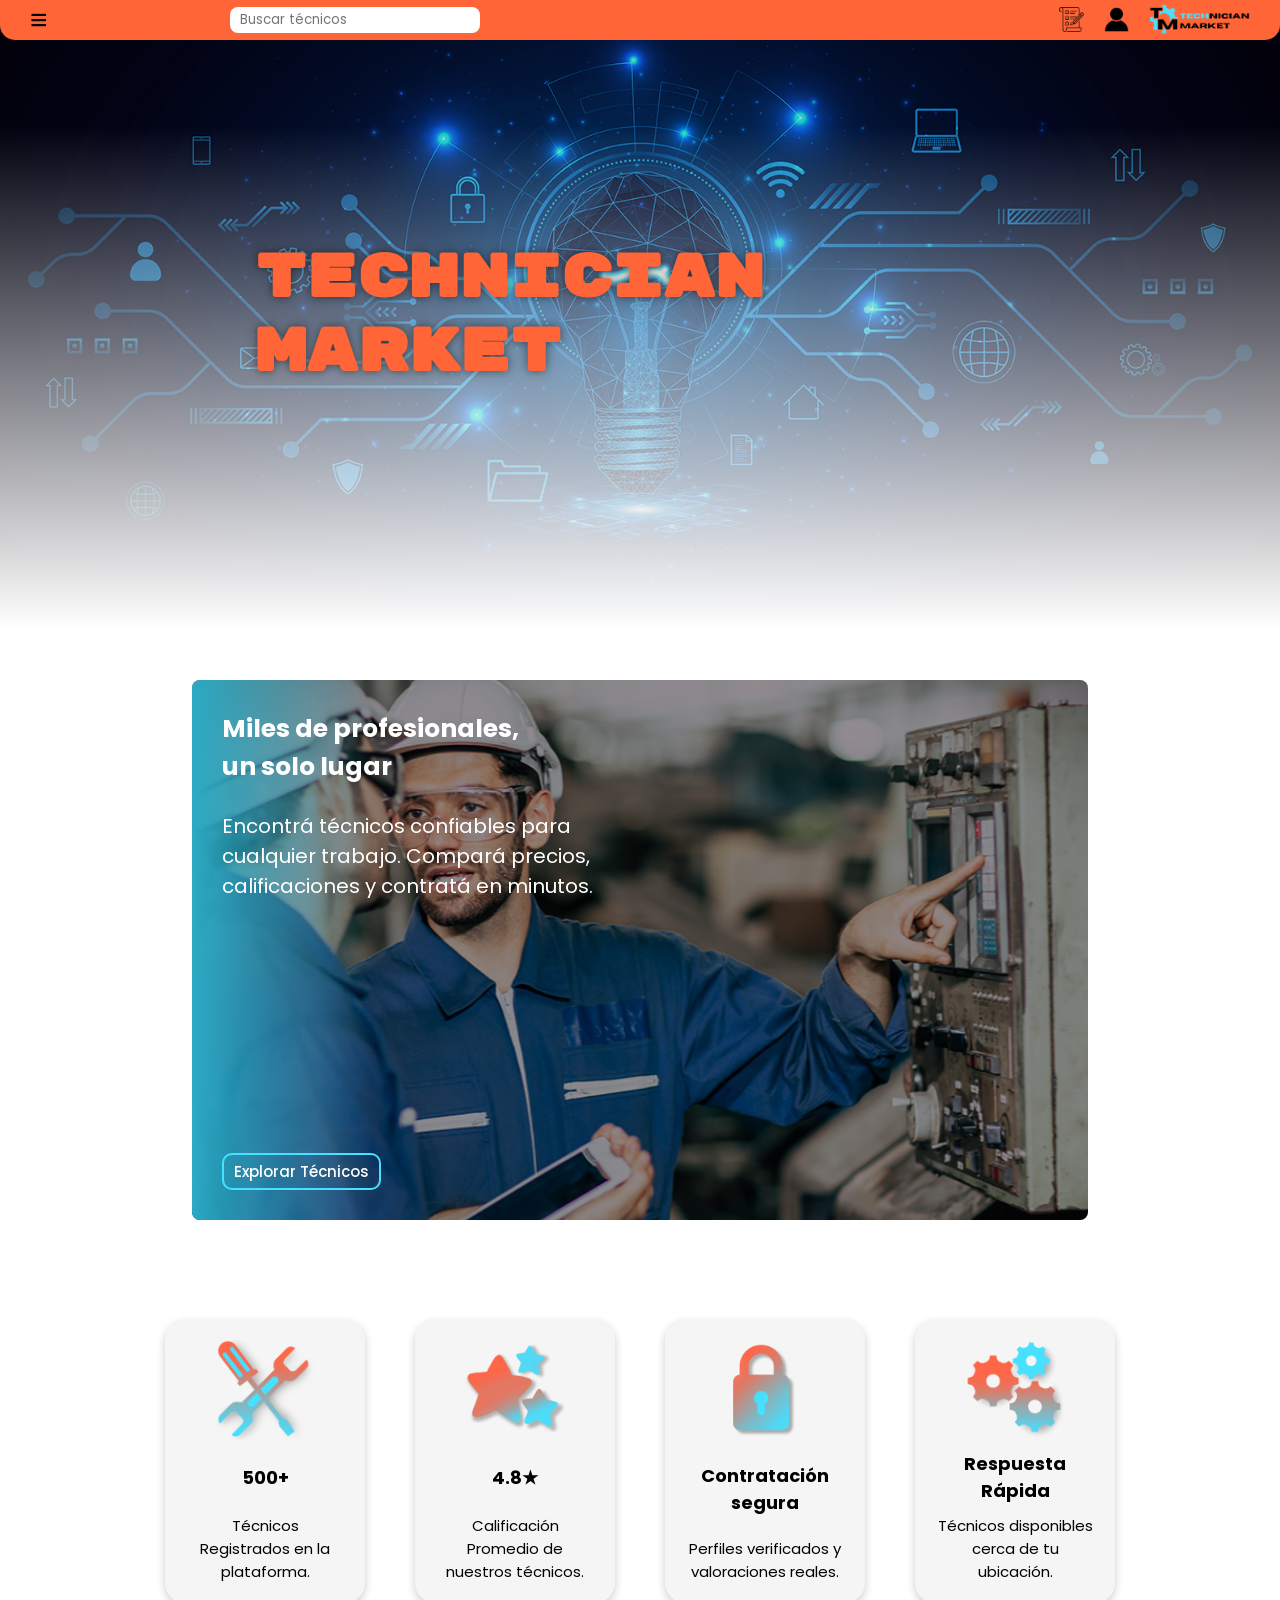
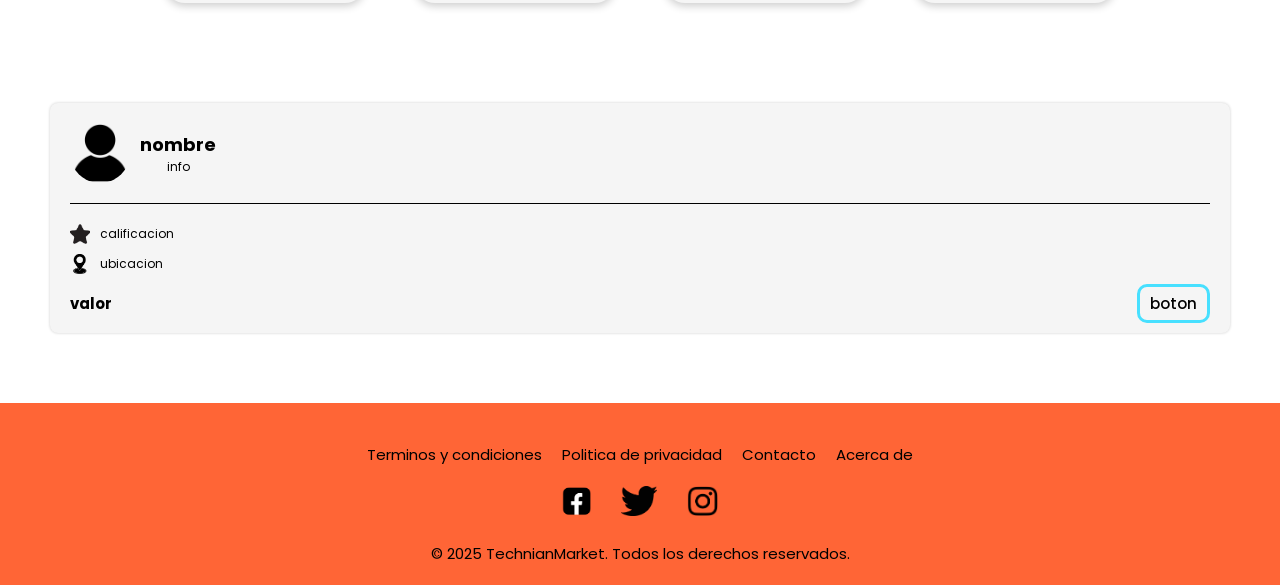
==== index.html @ 4b881bb2 "Technician Market. Sistema de modulo de contratacion de tecnicos. Pagina Front-end completa sin resp" ====
<!DOCTYPE html>
<html lang="en">
<head>
    <meta charset="UTF-8">
    <meta name="viewport" content="width=device-width, initial-scale=1.0">
    <link rel="stylesheet" href="tm.css">
    <title>TECHNICIAN MARKET</title>
</head>
<body>
    <div class="top-bar">
        <div class="menu">
            <button onclick="abrirMenu()">≡</button>
        </div>

        <div class="topbar-2">
        <div class="busqueda">
            <input type="text" placeholder="Buscar técnicos">
        </div>
        <div class="topbar-items">
            <li><a href="pedidos.html"><img src="imagenes/pedidos.png" alt=""></a></li>
            <li><a href="perfil.html"><img src="imagenes/perfil.png" alt=""></a></li>
            <div class="logo">
                <a href="#Inicio">
                <img src="imagenes/logo-con-texto.png" alt=""></a>
            </div>
        </div>
        </div>
    </div>

    <div id="container" class="container">
        <aside id="sidebar">
            <div class="sidebar">
            <div class="categorias">
            <h2>Categorias</h2>
            <ul>
                <li>Todos</li>
                <li>Hardware</li>
                <li>Software</li>
                <li>Plomeria</li>
                <li>Electricidad</li>
                <li>Pintura</li>
            </ul>
            </div>
            <div class="linea"></div>
            <div class="filtrar">
            <label for="categoria">Filtrar por:</label>
            <select id="categoria">
                    <option value="todos">Todos</option>
                    <option value="precio">Precio</option>
                    <option value="calificacion">Calificacion</option>
                    <option value="ubicacion">Ubicacion</option>
            </select>
            </div>
            </div>
        </aside>

        <div class="content">
            <header id="Inicio">
                <h1>Technician <br> Market</h1>
            </header>

            <div class="presentacion">
                <div class="presentacion-caja">
                <h2>Miles de profesionales,<br> un solo lugar</h2>
                <p>Encontrá técnicos confiables para cualquier trabajo. Compará precios, calificaciones y contratá en minutos.</p>
                </div>
                <button class="boton">
                    <a href="#Tecnicos">Explorar Técnicos</a>
                </button>
            </div>

            <div class="stats-container">
                <div class="caja">
                    <img src="imagenes/caja1.png" alt="">
                    <h3>500+</h3>
                    <p>Técnicos Registrados en la plataforma.</p>
                </div>

                <div class="caja">
                    <img src="imagenes/caja3.png" alt="">
                    <h3>4.8★</h3>
                    <p>Calificación Promedio de nuestros técnicos.</p>
                </div>

                <div class="caja">
                    <img src="imagenes/caja4.png" alt="">
                    <h3>Contratación segura</h3>
                    <p>Perfiles verificados y valoraciones reales.</p>
                </div>
                <div class="caja">
                    <img src="imagenes/caja2.png" alt="">
                    <h3>Respuesta Rápida</h3>
                    <p>Técnicos disponibles cerca de tu ubicación.</p>
                </div>
            </div>

            <main>
                <div id="Tecnicos" class="grid-container">
                    <div class="grid-item">
                        <div  class="info-tecnico">
                            <img class="tecnico-icon" src="imagenes/perfil.png" alt="">
                            <div>
                                <h3>nombre</h3>
                                <p>info</p>
                            </div>
                        </div>
                        <div class="linea"></div>
                        <div>
                            <div  class="info-tecnico">
                                <img class="info-icon" src="imagenes/estrella.png" alt="">
                                <p>calificacion</p>
                            </div>
                            <div  class="info-tecnico">
                                <img class="info-icon" src="imagenes/ubicacion.png" alt="">
                                <p>ubicacion</p>
                            </div>
                        </div>
                        <div class="info-tecnico" id="valor-boton">
                            <h4>valor</h4>
                            <a class="boton" href="tecnico.html">boton</a>
                        </div>
                    </div>
                    
                </div>
            </main>

        <footer>
        <div class="footer-links">
            <ul>
                <li><a href="">Terminos y condiciones</a></li>
                <li><a href="">Politica de privacidad</a></li>
                <li><a href="">Contacto</a></li>
                <li><a href="">Acerca de</a></li>
            </ul>
        </div>
        <div class="footer-media">
            <ul>
                <li><a target="_blank" href="https://www.facebook.com/"><img src="imagenes\facebook.png" alt=""></a></li>
                <li><a target="_blank" href="https://x.com/"><img src="imagenes\twitter.png" alt=""></a></li>
                <li><a target="_blank" href="https://www.instagram.com/"><img src="imagenes\instagram.png" alt=""></a></li>
            </ul>
        </div>
        <p>© 2025 TechnianMarket. Todos los derechos reservados.</p>
        </footer>
        </div>
    </div>

    <script src="script.js"></script>
</body>
</html>
---- tm.css ----
@import url("https://fonts.googleapis.com/css2?family=Poppins:wght@100;200;300;400;500;600&display=swap");
@import url('https://fonts.googleapis.com/css2?family=Bowlby+One&family=Rubik+Mono+One&display=swap');

*{
    margin: 0;
    padding: 0;
    box-sizing: border-box;
    font-family:"Poppins", Arial, Helvetica, sans-serif;
}

body{
    background-color: white;
    scroll-behavior: smooth;
}

/*BARRA SUPERIOR*/

.top-bar{
    display: flex;
    align-items: center;
    width:100%;
    height: 40px;
    background-color:#ff6536;
    position: fixed;
    z-index: 1000;
    padding: 0 30px;
    border-bottom-left-radius: 15px;
    border-bottom-right-radius: 15px;
}

.topbar-2{
    width: calc(100% - 200px);
    display: flex;
    align-items: center;
    justify-content: space-between;
}

.topbar-items{
    margin-top: 5px;
    display: flex;
    flex-direction: row;
    align-items: center;
    gap: 20px;
}

.topbar-items img{
    width: 25px;
    height: 25px;
}

.topbar-items li:hover{
    transform: scale(1.1);
}

.topbar-items li{
    transition: transform ease 0.3s;
    list-style: none;
}

.busqueda{
    display: flex;
    align-items: center;
    gap: 10px;
}

.busqueda input{
    padding: 3px 10px;
    border: none;
    border-radius: 8px;
    width: 250px;
    outline: none;
    transition: 0.3s ease;
}

.busqueda input:focus{
    width: 320px;
    box-shadow: 0 0 5px rgba(0,0,0,0.2);
}

.menu{
    width: 200px;
}

.menu button{
    border: none;
    background: transparent;
    font-size: 30px;
    font-weight:200;
    cursor: pointer;
}

.logo img{
    width: auto;
    height: 30px;
    cursor: pointer;
}


/*SIDEBAR*/

aside{
    font-weight: bold;
    width: 0;
    height:100%;
    background-color:#ff6536;
    color: white;
    position: fixed;
    bottom: 0;
    left: 0;
    z-index: 2;
    overflow-x: hidden;
    transition: 0.4s;
    box-shadow: 0 0 8px rgb(0, 0, 0, 0.5);
}

.sidebar{
    margin-top: 50px;
    padding: 20px;
}

.categorias ul{
    list-style: none;
}

.categorias li{
    margin-bottom: 5px;
    padding: 5px 8px;
    cursor: pointer;
    color: black;
    font-size: 15px;
    width: fit-content;
    border-radius: 10px;
    transition: background-color 0.2s ease;
}

.categorias li:hover{
    background-color: rgba(71, 224, 255);
}

h2{
    font-size: 18px;
    margin-bottom: 15px;
    color: black;
}

.linea{
    width: 100%;
    height: 1px;
    background-color: black;
    color: black;
    margin: 20px auto;
}

.filtrar{
    color: black;
    display: flex;
    flex-direction: column;
    gap: 10px;
}

.filtrar select{
    width: fit-content;
    padding: 5px 8px;
    border-radius: 8px;
    outline: none;
    border: none;
}

.filtrar select:focus{
    box-shadow: 0 0 5px rgba(0,0,0,0.2);
}

/*CONTENIDO*/

.content{
    flex: 1;
    display: flex;
    flex-direction: column;
    top: 0;
    bottom: 0;
}

.container{
    margin-left: 0;
    transition: 0.4s;
}

/*HEADER*/

header{
    height: 70vh;
    background-image: url("imagenes/fondo.jpg");
    background-size: cover;
    background-position: center;
    position: relative;
    display: flex;
    justify-content: start;
    align-items: center;
    overflow: hidden;
}

header::before{
    content: "";
    position: absolute;
    inset: 0;
    background: linear-gradient(
        to bottom,
        rgba(0,0,0,0.2) 20%,
        white 100%);
}

header h1{
    font-family: "Rubik Mono One";
    position: relative;
    color: #ff6536;
    font-size: 60px;
    z-index: 2;
    transform: translateX(50%);
    text-shadow: 0px 0px 10px rgb(0, 0, 0, 0.5);
}

/*PRESENTACION*/

.presentacion{
    color: white;
    background-image: url("imagenes/tecnico-presentacion.png");
    background-size: cover;
    margin: 50px auto;
    width: 70%;
    min-height: 60vh;
    padding: 30px;
    border-radius: 8px;
    position: relative;
    overflow: hidden;
    display: flex;
    flex-direction: column;
    justify-content: space-between;
    align-items: start;
}

.presentacion::before{
    content: "";
    position: absolute;
    inset: 0;
        background: linear-gradient(
        to left,
        rgba(0,0,0,0.2) 80%,
        #2caac4 100%);
}


.presentacion-caja{
    z-index: 2;
    display: flex;
    flex-direction: column;
    position: relative;
    margin-right: 50%;
    gap: 10px;
    font-size: 20px;
}

.presentacion-caja h2{
    color: white;
    font-size: 25px;
}

.boton{
    z-index: 2;
    padding: 5px 10px;
    border-radius: 10px;
    font-size: 15px;
    border-style: solid;
    background-color: transparent;
    transition: background-color 0.3s ease;
    color: black;
    font-weight: 500;
    cursor: pointer;
    border-color:#47e0ff;
    text-decoration: none;
}

.boton:hover{
    background-color: #47e0ff;
}

.presentacion a{
    color: white;
    text-decoration: none;
}

.stats-container{
    display: flex;
    flex-direction: row;
    justify-content: space-around;
    margin: 50px auto;
    gap: 50px;
    flex-wrap: wrap;
}

.caja{
    background-color: rgb(245, 245, 245);
    color: rgb(0, 0, 0);
    background-size: cover;
    border-radius: 20px;
    max-width: 200px;
    display: flex;
    flex-direction: column;
    align-items: center;
    text-align: center;
    justify-content: space-between;
    padding: 20px;
    gap: 10px;
    box-shadow: 0px 3px 8px rgba(0, 0, 0, 0.2);
    transition: transform 0.3s ease, box-shadow 0.3s ease;
}

.caja:hover{
    transform: translateY(-5px);
    box-shadow: 0px 5px 8px rgba(0,0,0,0.3);
}

.caja img{
    height: 100px;
    margin: 0;
}

.caja h3{
    margin: 0;
    font-size: 18px;
}

.caja p{
    font-size: 15px;
}

/*MAIN*/

main{
    padding: 50px;
    flex: 1;
}

.grid-container{
    display: grid;
    grid-template-columns: repeat(auto-fit, minmax(300px, 1fr));
    gap: 50px;
}

.grid-item{
    background-color:  rgb(245, 245, 245);
    padding: 10px 20px;
    border-radius: 8px;
    box-shadow: 0 0 3px rgba(0,0,0,0.2);
    text-align: center;
    transition: transform 0.3s ease, box-shadow 0.3s ease;
    animation: aparecer 0.5s ease;
}

@keyframes aparecer{
    from{
        opacity: 0;
        transform: translateY(20px);
    }

    to{
        opacity: 1;
        transform: translateY(0);
    }
}

.grid-item:hover{
    transform: translateY(-5px);
    box-shadow: 0 2px 3px rgba(0,0,0,0.3);
}

/*TECNICOS*/

.info-tecnico{
    display: flex;
    flex-direction: row;
    gap: 10px;
    justify-content: start;
    margin-top: 10px;
    align-items: center;
}

.tecnico-icon{
    width: 60px;
    height: 60px;
    border-radius: 50%;
    object-fit: cover;
}

.info-icon{
    width: 20px;
    height: 20px;
}

#valor-boton{
    justify-content: space-between;
}

.info-tecnico p{
    font-size: 12px;
}

.info-tecnico h3{
    font-size: 18px;
}

.info-tecnico h4{
    font-size: 15px;
}

/*FOOTER*/

footer {
    margin-top: 20px;
    background-color: #ff6536;
    color: black;
    width: 100%;
    padding: 20px 0;
    text-align: center;
    font-size: 15px;
    bottom:0;
}

.footer-links ul{
    list-style: none;
    display: flex;
    flex-wrap: wrap;
    justify-content: center;
    gap: 20px;
    margin: 20px 0;
}

.footer-links a {
    text-decoration: none;
    color: black;
    transition: text-decoration 0.3s;
}

.footer-links a:hover {
    text-decoration: underline;
}

.footer-media ul{
    list-style: none;
    display: flex;
    justify-content: center;
    gap: 30px;
    margin: 20px 0;
}

.footer-media img {
    background-attachment: fixed;
    width: auto;
    height: 30px;
}

footer p {
    font-size: 15px;
    color: black;
}

/*------ PEDIDOS ------*/

.pedidos-container{
    display: flex;
    flex-direction: column;
    align-items: center;
    margin: 30px auto;
    gap: 50px;
}

.pedidos-item{
    width: 100%;
    padding: 20px 50px;
    background-color: rgb(245, 245, 245);
    border-radius: 8px;
    box-shadow: 0 0 5px rgba(0,0,0,0.2);
}

.pedidos-flex{
    display: flex;
    flex-direction: row;
    align-items: start;    
    gap: 50px;
}

.pedidos-flex-item{
    display: flex;
    flex-direction: column;
    justify-content: space-around;
    gap: 10px;
}

.pedidos-flex-item img{
    width: 100px;
    height: 100px;
    border-radius: 50%
}

.pedidos-flex-item:last-child{
    margin-left: auto;
    text-align: right;
}

.reseñas-container{
    transition: 0.4s;
    flex-direction: column;
    gap: 10px;
}

.reseñas-container,.linea2 {
    display: none;
}

.reseñas-container.abierto {
    display: flex;
}

.linea2.abierto {
    display: block;
}

.linea2{
    width: 100%;
    height: 1px;
    background-color: black;
    margin: 20px auto;
}

.reseñas-container button{
    width: fit-content;
}

.reseñas-container textarea{
    padding: 10px;
    margin: 10px 0;
    border: solid 1px rgba(0,0,0,0.2);
    border-radius: 8px;
    outline: none;
    transition: 0.3s ease;
    resize:none;
    overflow: hidden;
}

.reseñas-container textarea:focus{
    box-shadow: 0 0 3px rgba(0,0,0,0.2);
}

.pedidos-content{  
    width: 80%;
    margin: 50px auto;
}

.pedidos-content h2{
    font-size: 20px;
}

/*------ PERFIL ------*/

.perfil-container{
    margin: 20px auto;
    width: 40%;
    padding: 20px 50px;
    gap: 30px;
    background-color: rgb(245, 245, 245);
    border-radius: 8px;
    box-shadow: 0 0 5px rgba(0,0,0,0.2);
    display: flex;
    flex-direction: column;
}

.perfil-item{
    width: 100%;
    display: flex;
    flex-direction: column;
    align-items: center;
    margin: auto;
    gap: 10px;
}

.perfil-item:nth-child(2){
    align-items: start;
    left: 0;
    margin: 0;
}

.perfil-item>img{
    width: 100px;
    border-radius: 100%;
    margin: 10px 0;
}

.perfil-item-grid{
    display: grid;
    align-items: center;
    grid-template-columns: 30px 1fr;
    grid-template-rows: 1fr 1fr;
    column-gap: 20px;
}

.perfil-item-grid img{
    height: 30px;
    grid-row: 1/3;
}

.perfil-item h2, .perfil-item h4, .perfil-item p{
    margin: 0;
    padding: 0;
}

.perfil-btn-img{
    height:15px ;
    width: auto;
}

.perfil-btn{
    display: flex;
    flex-direction: row;
    gap: 10px;
    align-items: center;
    justify-content: center;
    padding: 5px 10px;
    border-radius: 10px;
    font-size: 15px;
    border-style: solid;
    font-weight: 500;
    border-color:#47e0ff;
    text-decoration: none;
    color: black;
    width: 100%;
    transition: all ease 0.2s;
}

.perfil-btn:hover{
    background-color: #47e0ff;
}

.perfil-btn:last-child{
    border-color: #ff4747;
}

.perfil-btn:last-child:hover{
    background-color: #ff4747;
}

/*------ INFO TECNICO ------*/

.tecnico-container{
    margin: 30px auto;
    padding: 20px 50px;
    background-color: rgb(245, 245, 245);
    border-radius: 8px;
    box-shadow: 0 0 5px rgba(0,0,0,0.2);
    display: flex;
    flex-direction: row;
    align-items: start;    
    gap: 50px;
}

.tecnico-flex-item{
    display: flex;
    flex-direction: column;
    justify-content: space-around;
    gap: 10px;
}

.tecnico-flex-item:last-child{   
    margin-left: auto;
    text-align: right;
}

.tecnico-flex-item img{
    width: 100px;
    height: 100px;
    border-radius: 50%;
}

.info-tecnico2{
    display: flex;
    flex-direction: row;
    gap: 10px;
    font-size: 15px;
    align-items: center;
}

.info-tecnico2 img{
    width: 20px;
    height: auto;
}

.tecnico-flex-item h2, .tecnico-flex-item h4, .tecnico-flex-item p{
    margin: 0;
    padding: 0;
}

.tecnico-content{
    width: 80%;
    margin: 50px auto;
}

.tecnico-reseña-container{
    display: flex;
    flex-direction: column;
    align-items: center;
}

.tecnico-reseña-item{
    width: 100%;
    padding: 10px 20px;
    margin: 10px 0;
    border: solid 1px rgba(0,0,0,0.2);
    border-radius: 8px;
    display: flex;
    flex-direction: column;
    gap: 10px;
}

.tecnico-reseña-container div>p, .nose p{
    font-size: 12px;
}

.tecnico-reseña-item div, .nose{
    display: flex;
    flex-direction: row;
    justify-content: space-between;
    align-items: start;
}


@media screen and (max-width:500px){
    
}
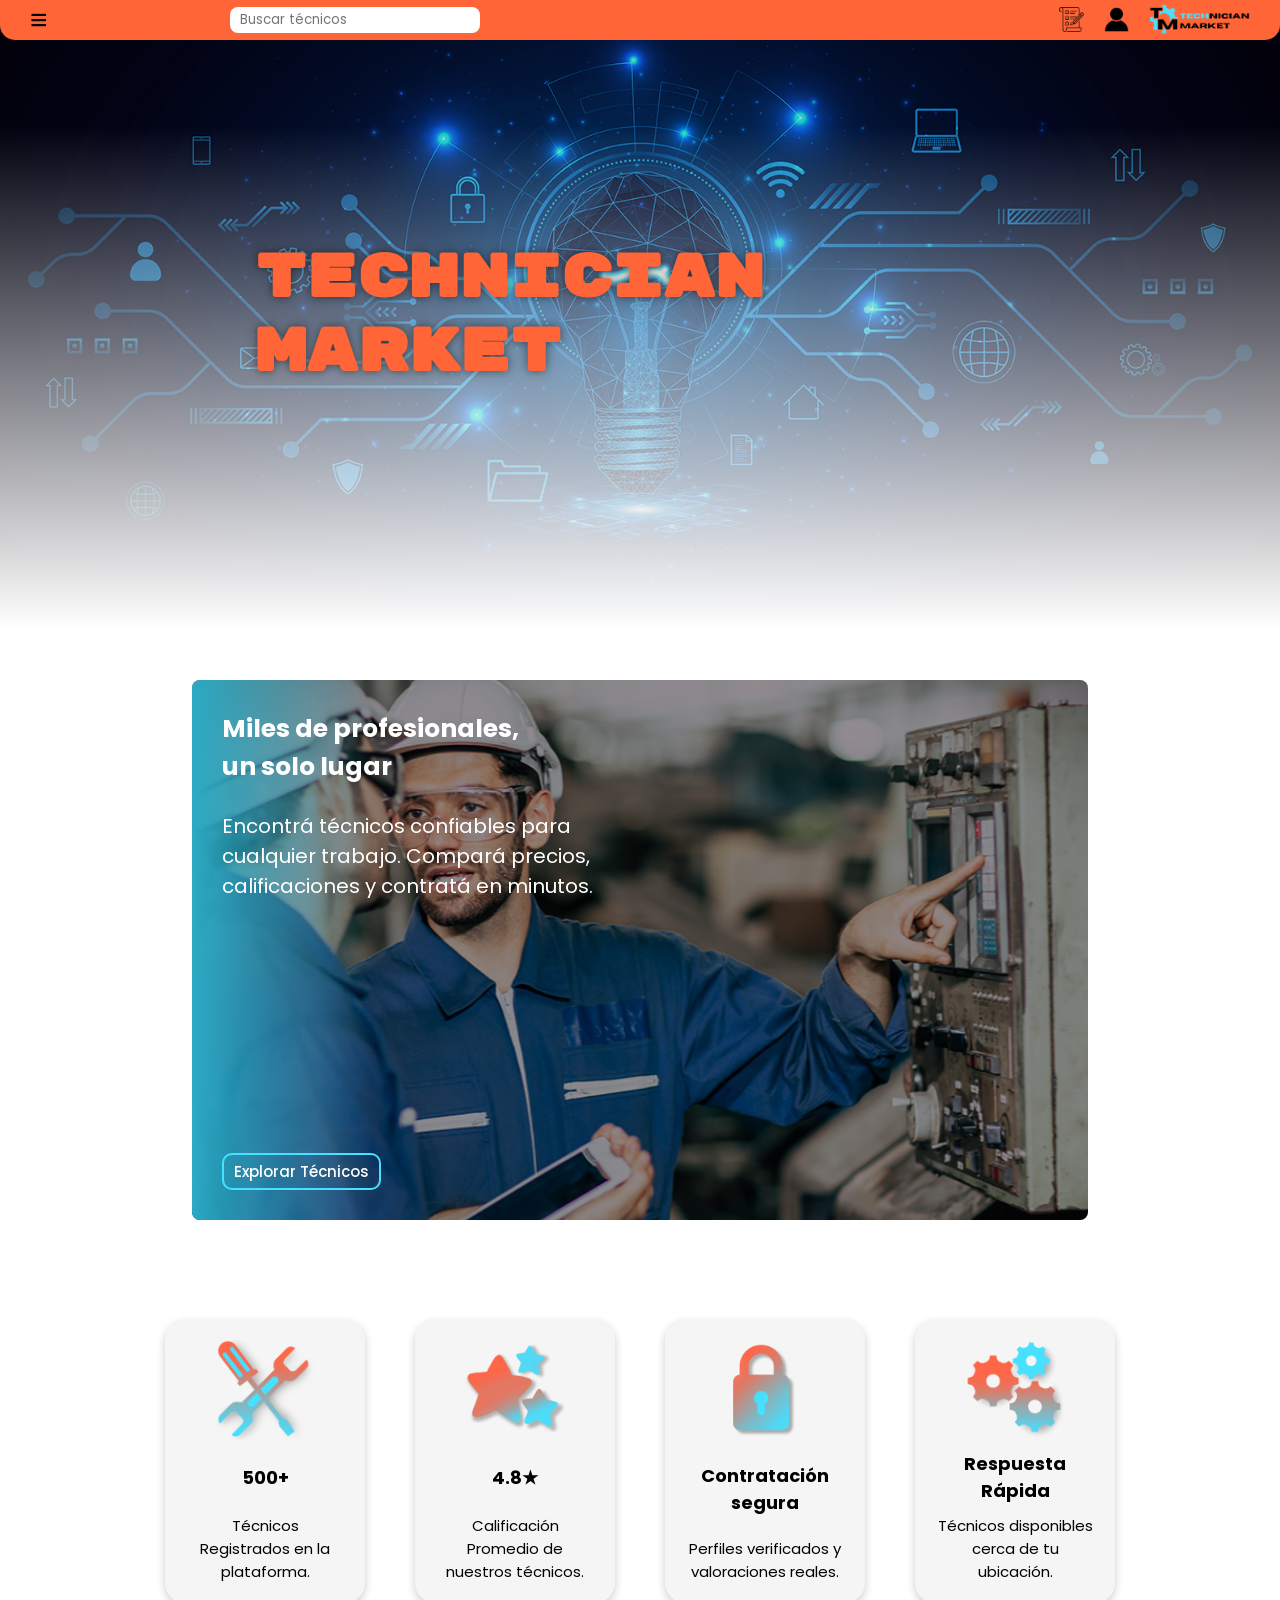
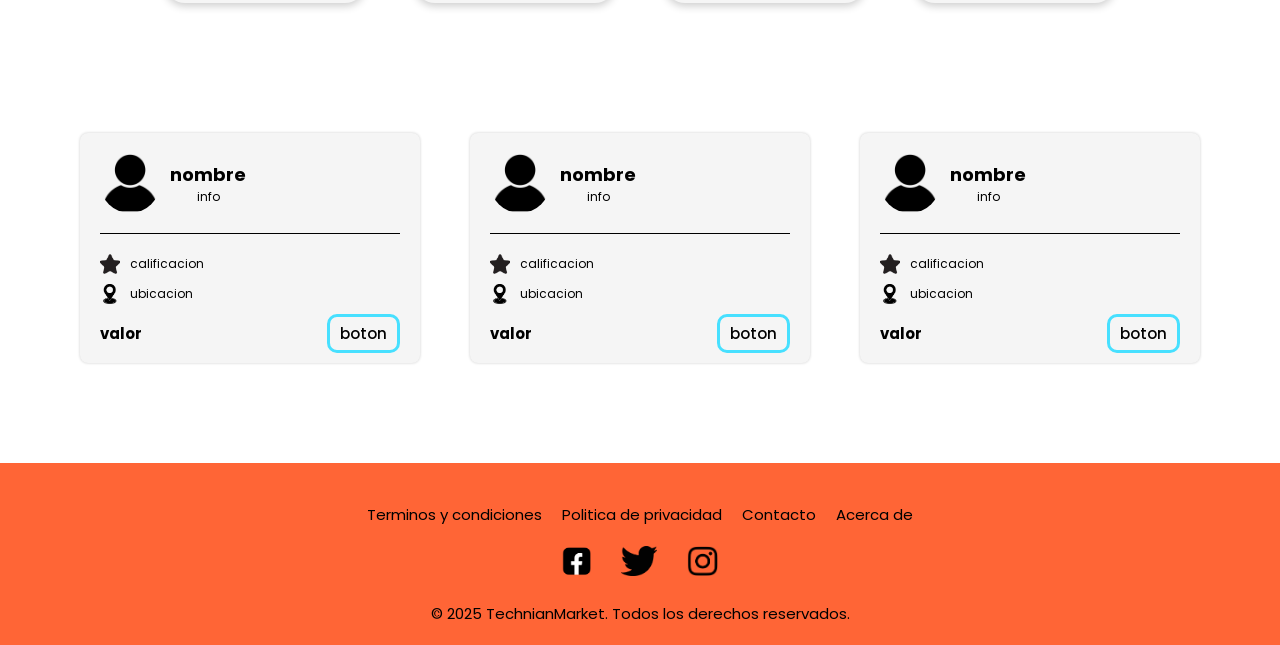
==== commit 977f1308: "Registro e inicio añadidos sin backend" ====
--- a/index.html
+++ b/index.html
@@ -120,6 +120,54 @@
                             <a class="boton" href="tecnico.html">boton</a>
                         </div>
                     </div>
+                    <div class="grid-item">
+                        <div  class="info-tecnico">
+                            <img class="tecnico-icon" src="imagenes/perfil.png" alt="">
+                            <div>
+                                <h3>nombre</h3>
+                                <p>info</p>
+                            </div>
+                        </div>
+                        <div class="linea"></div>
+                        <div>
+                            <div  class="info-tecnico">
+                                <img class="info-icon" src="imagenes/estrella.png" alt="">
+                                <p>calificacion</p>
+                            </div>
+                            <div  class="info-tecnico">
+                                <img class="info-icon" src="imagenes/ubicacion.png" alt="">
+                                <p>ubicacion</p>
+                            </div>
+                        </div>
+                        <div class="info-tecnico" id="valor-boton">
+                            <h4>valor</h4>
+                            <a class="boton" href="tecnico.html">boton</a>
+                        </div>
+                    </div>
+                    <div class="grid-item">
+                        <div  class="info-tecnico">
+                            <img class="tecnico-icon" src="imagenes/perfil.png" alt="">
+                            <div>
+                                <h3>nombre</h3>
+                                <p>info</p>
+                            </div>
+                        </div>
+                        <div class="linea"></div>
+                        <div>
+                            <div  class="info-tecnico">
+                                <img class="info-icon" src="imagenes/estrella.png" alt="">
+                                <p>calificacion</p>
+                            </div>
+                            <div  class="info-tecnico">
+                                <img class="info-icon" src="imagenes/ubicacion.png" alt="">
+                                <p>ubicacion</p>
+                            </div>
+                        </div>
+                        <div class="info-tecnico" id="valor-boton">
+                            <h4>valor</h4>
+                            <a class="boton" href="tecnico.html">boton</a>
+                        </div>
+                    </div>
                     
                 </div>
             </main>
--- a/tm.css
+++ b/tm.css
@@ -336,13 +336,13 @@
 /*MAIN*/
 
 main{
-    padding: 50px;
+    padding: 80px;
     flex: 1;
 }
 
 .grid-container{
     display: grid;
-    grid-template-columns: repeat(auto-fit, minmax(300px, 1fr));
+    grid-template-columns: repeat(auto-fit, minmax(280px, 1fr));
     gap: 50px;
 }
 
@@ -579,7 +579,7 @@
     flex-direction: column;
     align-items: center;
     margin: auto;
-    gap: 10px;
+    margin-bottom: 8px;
 }
 
 .perfil-item:nth-child(2){
@@ -591,7 +591,6 @@
 .perfil-item>img{
     width: 100px;
     border-radius: 100%;
-    margin: 10px 0;
 }
 
 .perfil-item-grid{
@@ -600,6 +599,7 @@
     grid-template-columns: 30px 1fr;
     grid-template-rows: 1fr 1fr;
     column-gap: 20px;
+    margin-bottom: 8px;
 }
 
 .perfil-item-grid img{
@@ -633,6 +633,7 @@
     color: black;
     width: 100%;
     transition: all ease 0.2s;
+        margin-bottom: 5px;
 }
 
 .perfil-btn:hover{
